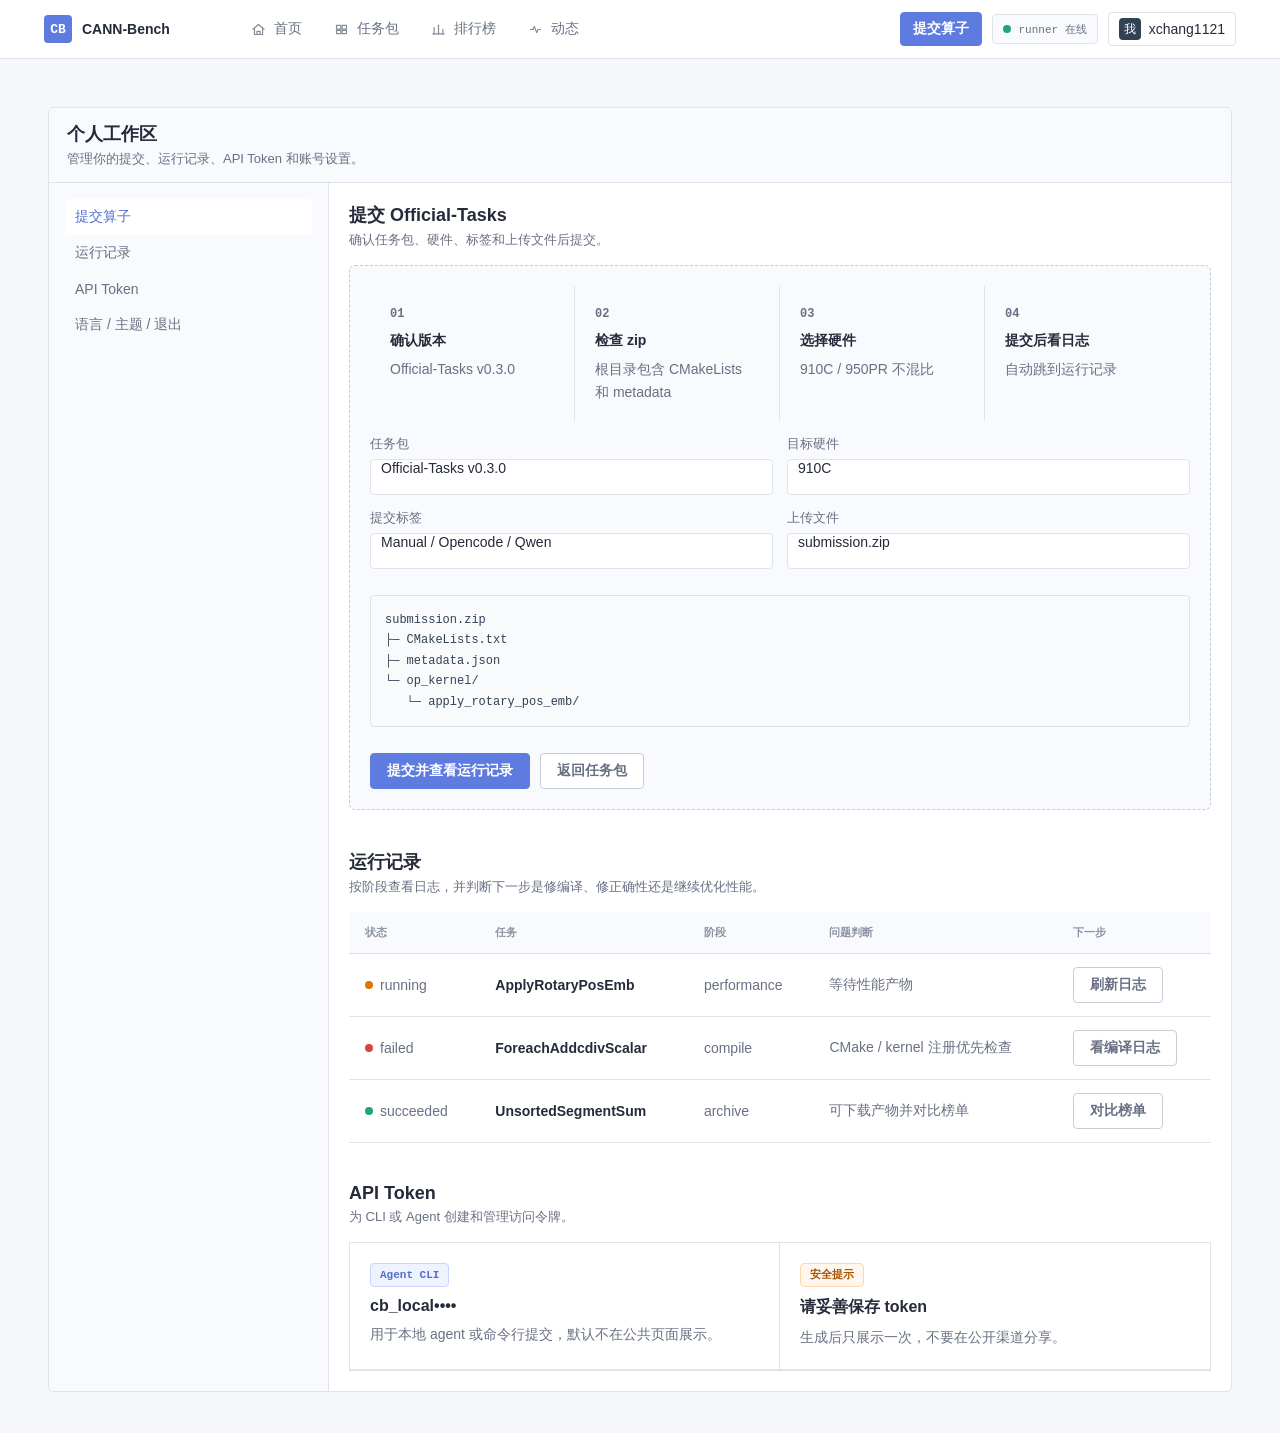
==== cannbench-frontend-download/static-prototype/account.html @ 18d6aa90 "Add CANN-Bench frontend prototype and UX analysis" ====
<!doctype html>
<html lang="zh-CN">
  <head>
    <meta charset="UTF-8" />
    <meta name="viewport" content="width=device-width, initial-scale=1.0" />
    <title>个人工作区 - CANN-Bench</title>
    <link rel="stylesheet" href="./styles.css" />
  </head>
  <body>
    <header class="topbar">
      <nav class="shell nav">
        <a class="brand" href="./index.html"><span class="brand-mark">CB</span><span>CANN-Bench</span></a>
        <div class="nav-main">
          <a class="nav-link" href="./index.html"><svg class="nav-icon" viewBox="0 0 24 24" aria-hidden="true"><path d="M3 11.5 12 4l9 7.5" /><path d="M5.5 10.5V20h13v-9.5" /><path d="M9.5 20v-5h5v5" /></svg>首页</a>
          <a class="nav-link" href="./benchmarks.html"><svg class="nav-icon" viewBox="0 0 24 24" aria-hidden="true"><path d="M4 5.5h7v6H4z" /><path d="M13 5.5h7v6h-7z" /><path d="M4 13.5h7v5H4z" /><path d="M13 13.5h7v5h-7z" /></svg>任务包</a>
          <a class="nav-link" href="./leaderboard.html"><svg class="nav-icon" viewBox="0 0 24 24" aria-hidden="true"><path d="M5 19V9" /><path d="M12 19V5" /><path d="M19 19v-7" /><path d="M3 19h18" /></svg>排行榜</a>
          <a class="nav-link" href="./updates.html"><svg class="nav-icon" viewBox="0 0 24 24" aria-hidden="true"><path d="M4 12h4l2-5 4 10 2-5h4" /></svg>动态</a>
        </div>
        <div class="nav-actions">
          <a class="quick-action" href="#submit">提交算子</a>
          <span class="runner-chip"><span class="led"></span>runner 在线</span>
          <details class="account-menu">
            <summary><span class="avatar">我</span><span>xchang1121</span></summary>
            <div class="account-panel">
              <a href="#jobs">运行记录 <span>→</span></a>
              <a href="#tokens">API Token <span>→</span></a>
              <div class="account-divider"></div>
              <button type="button" data-action="language"><span>语言</span><span data-language-label>中文</span></button>
              <button type="button" data-action="theme"><span>主题</span><span data-theme-label>浅色</span></button>
              <button type="button" data-action="logout"><span>退出登录</span><span>→</span></button>
            </div>
          </details>
        </div>
      </nav>
    </header>

    <main class="shell page">
      <section class="section">
        <div class="section-head">
          <div class="section-title">
            <h2>个人工作区</h2>
            <span>管理你的提交、运行记录、API Token 和账号设置。</span>
          </div>
        </div>
        <div class="side-layout">
          <aside class="side-nav">
            <a class="is-active" href="#submit">提交算子</a>
            <a href="#jobs">运行记录</a>
            <a href="#tokens">API Token</a>
            <a href="#settings">语言 / 主题 / 退出</a>
          </aside>
          <div>
            <section class="panel-body" id="submit">
              <div class="section-title">
                <h2>提交 Official-Tasks</h2>
                <span>确认任务包、硬件、标签和上传文件后提交。</span>
              </div>
              <div class="submit-box" style="margin-top:16px;">
                <div class="workflow">
                  <div class="step"><span class="step-num">01</span><strong>确认版本</strong><span>Official-Tasks v0.3.0</span></div>
                  <div class="step"><span class="step-num">02</span><strong>检查 zip</strong><span>根目录包含 CMakeLists 和 metadata</span></div>
                  <div class="step"><span class="step-num">03</span><strong>选择硬件</strong><span>910C / 950PR 不混比</span></div>
                  <div class="step"><span class="step-num">04</span><strong>提交后看日志</strong><span>自动跳到运行记录</span></div>
                </div>
                <div class="form-grid">
                  <div class="field"><label>任务包</label><div class="input">Official-Tasks v0.3.0</div></div>
                  <div class="field"><label>目标硬件</label><div class="input">910C</div></div>
                  <div class="field"><label>提交标签</label><div class="input">Manual / Opencode / Qwen</div></div>
                  <div class="field"><label>上传文件</label><div class="input">submission.zip</div></div>
                </div>
                <pre class="code">submission.zip
├─ CMakeLists.txt
├─ metadata.json
└─ op_kernel/
   └─ apply_rotary_pos_emb/</pre>
                <div class="actions"><a class="btn" href="#jobs">提交并查看运行记录</a><a class="btn is-ghost" href="./benchmarks.html">返回任务包</a></div>
              </div>
            </section>

            <section class="panel-body" id="jobs">
              <div class="section-title">
                <h2>运行记录</h2>
                <span>按阶段查看日志，并判断下一步是修编译、修正确性还是继续优化性能。</span>
              </div>
              <div class="table-wrap" style="margin-top:16px;">
                <table class="table">
                  <thead>
                    <tr><th>状态</th><th>任务</th><th>阶段</th><th>问题判断</th><th>下一步</th></tr>
                  </thead>
                  <tbody>
                    <tr><td><span class="status"><span class="led is-running"></span>running</span></td><td><strong>ApplyRotaryPosEmb</strong></td><td>performance</td><td>等待性能产物</td><td><a class="btn is-ghost" href="#">刷新日志</a></td></tr>
                    <tr><td><span class="status"><span class="led is-error"></span>failed</span></td><td><strong>ForeachAddcdivScalar</strong></td><td>compile</td><td>CMake / kernel 注册优先检查</td><td><a class="btn is-ghost" href="#">看编译日志</a></td></tr>
                    <tr><td><span class="status"><span class="led"></span>succeeded</span></td><td><strong>UnsortedSegmentSum</strong></td><td>archive</td><td>可下载产物并对比榜单</td><td><a class="btn is-ghost" href="./leaderboard.html">对比榜单</a></td></tr>
                  </tbody>
                </table>
              </div>
            </section>

            <section class="panel-body" id="tokens">
              <div class="section-title">
                <h2>API Token</h2>
                <span>为 CLI 或 Agent 创建和管理访问令牌。</span>
              </div>
              <div class="grid-2" style="margin-top:16px;border:1px solid var(--line);">
                <div class="cell"><span class="tag">Agent CLI</span><h3>cb_local••••</h3><p>用于本地 agent 或命令行提交，默认不在公共页面展示。</p></div>
                <div class="cell"><span class="tag is-amber">安全提示</span><h3>请妥善保存 token</h3><p>生成后只展示一次，不要在公开渠道分享。</p></div>
              </div>
            </section>
          </div>
        </div>
      </section>
    </main>
    <script src="./settings.js"></script>
  </body>
</html>
---- cannbench-frontend-download/static-prototype/styles.css ----
:root {
  --bg: #f5f7fa;
  --panel: #ffffff;
  --inset: #f8fafd;
  --raised: #f1f4fb;
  --line: #dfe3ea;
  --line-strong: #c5ccd8;
  --text: #252b3a;
  --muted: #687083;
  --soft: #8a92a3;
  --blue: #5e7ce0;
  --blue-dark: #526ecc;
  --mint: #21a67a;
  --amber: #d97706;
  --rose: #d64545;
  --violet: #6d5bd0;
  --mono: "IBM Plex Mono", "SFMono-Regular", Consolas, monospace;
  --sans: "IBM Plex Sans", "Noto Sans SC", -apple-system, BlinkMacSystemFont, "Segoe UI", sans-serif;
}

html[data-theme="dark"] {
  --bg: #111827;
  --panel: #172033;
  --inset: #121a2a;
  --raised: #202b41;
  --line: #2d3a52;
  --line-strong: #43516a;
  --text: #eef2f8;
  --muted: #b5c0d2;
  --soft: #8f9bb0;
  --blue: #7d98f5;
  --blue-dark: #aab9ff;
  --mint: #34d399;
  --amber: #fbbf24;
  --rose: #fb7185;
}

* {
  box-sizing: border-box;
}

html {
  scroll-behavior: smooth;
}

body {
  margin: 0;
  min-height: 100vh;
  background: var(--bg);
  color: var(--text);
  font-family: var(--sans);
  font-size: 14px;
  -webkit-font-smoothing: antialiased;
}

a {
  color: inherit;
  text-decoration: none;
}

button,
summary {
  font: inherit;
}

.shell {
  width: min(1240px, 100%);
  margin: 0 auto;
}

.topbar {
  position: sticky;
  top: 0;
  z-index: 10;
  background: rgba(255, 255, 255, 0.94);
  border-bottom: 1px solid var(--line);
  backdrop-filter: blur(12px);
}

html[data-theme="dark"] .topbar {
  background: rgba(17, 24, 39, 0.92);
}

.nav {
  height: 58px;
  display: flex;
  align-items: center;
  gap: 18px;
  padding: 0 24px;
}

.brand {
  display: flex;
  align-items: center;
  gap: 10px;
  min-width: 176px;
  font-weight: 700;
  letter-spacing: 0;
}

.brand-mark {
  width: 28px;
  height: 28px;
  display: grid;
  place-items: center;
  color: #fff;
  background: var(--blue);
  border-radius: 4px;
  font-family: var(--mono);
  font-size: 13px;
}

.nav-main {
  display: flex;
  align-items: center;
  gap: 6px;
  flex: 1;
}

.nav-link {
  height: 34px;
  display: inline-flex;
  align-items: center;
  gap: 8px;
  padding: 0 12px;
  color: var(--muted);
  border: 1px solid transparent;
  border-radius: 4px;
  white-space: nowrap;
  font-weight: 500;
}

.nav-link:hover {
  color: var(--blue-dark);
  background: var(--raised);
}

.nav-link.is-active {
  color: #fff;
  background: var(--blue);
  border-color: var(--blue);
}

.nav-icon {
  width: 15px;
  height: 15px;
  flex: 0 0 auto;
  fill: none;
  stroke: currentColor;
  stroke-width: 1.9;
  stroke-linecap: round;
  stroke-linejoin: round;
  opacity: 0.82;
}

.nav-actions {
  display: flex;
  align-items: center;
  gap: 10px;
}

.quick-action {
  height: 34px;
  display: inline-flex;
  align-items: center;
  justify-content: center;
  padding: 0 12px;
  color: #fff;
  background: var(--blue);
  border: 1px solid var(--blue);
  border-radius: 4px;
  font-weight: 700;
  white-space: nowrap;
}

.quick-action:hover {
  background: var(--blue-dark);
}

.quick-action.is-secondary {
  color: var(--blue-dark);
  background: var(--panel);
  border-color: var(--line-strong);
}

.quick-action.is-secondary:hover {
  background: var(--raised);
}

.runner-chip {
  height: 30px;
  display: inline-flex;
  align-items: center;
  gap: 7px;
  padding: 0 10px;
  border: 1px solid var(--line);
  border-radius: 4px;
  background: var(--inset);
  color: var(--muted);
  font-family: var(--mono);
  font-size: 11px;
}

.led {
  width: 8px;
  height: 8px;
  border-radius: 50%;
  display: inline-block;
  background: var(--mint);
}

.led.is-running {
  background: var(--amber);
}

.led.is-error {
  background: var(--rose);
}

.account-menu {
  position: relative;
}

.account-menu summary {
  list-style: none;
  height: 34px;
  display: inline-flex;
  align-items: center;
  gap: 8px;
  padding: 0 10px;
  border: 1px solid var(--line);
  border-radius: 4px;
  background: var(--panel);
  cursor: pointer;
}

.account-menu summary::-webkit-details-marker {
  display: none;
}

.avatar {
  width: 22px;
  height: 22px;
  display: grid;
  place-items: center;
  border-radius: 4px;
  color: #fff;
  background: #334155;
  font-size: 12px;
}

.account-panel {
  position: absolute;
  right: 0;
  top: 42px;
  width: 220px;
  padding: 8px;
  border: 1px solid var(--line);
  border-radius: 6px;
  background: var(--panel);
  box-shadow: 0 18px 48px rgba(37, 43, 58, 0.14);
}

.account-panel a,
.account-panel button {
  width: 100%;
  min-height: 34px;
  display: flex;
  align-items: center;
  justify-content: space-between;
  padding: 0 10px;
  color: var(--muted);
  border: 0;
  border-radius: 4px;
  background: transparent;
  cursor: pointer;
  text-align: left;
}

.account-panel a:hover,
.account-panel button:hover {
  color: var(--blue-dark);
  background: var(--raised);
}

.account-divider {
  height: 1px;
  background: var(--line);
  margin: 6px 4px;
}

.page {
  padding: 26px 28px 42px;
}

.hero {
  display: grid;
  grid-template-columns: minmax(0, 1.1fr) minmax(420px, 0.9fr);
  border: 1px solid var(--line);
  background: var(--panel);
  border-radius: 6px;
  overflow: hidden;
}

.hero-copy {
  padding: 46px 42px;
  display: flex;
  flex-direction: column;
  justify-content: center;
  gap: 18px;
}

.eyebrow {
  display: inline-flex;
  align-items: center;
  gap: 8px;
  color: var(--blue-dark);
  font-family: var(--mono);
  font-size: 11px;
  font-weight: 700;
  text-transform: uppercase;
}

h1,
h2,
h3,
p {
  margin: 0;
}

h1 {
  font-size: 42px;
  line-height: 1.12;
  letter-spacing: 0;
}

.lead {
  max-width: 690px;
  color: var(--muted);
  font-size: 15px;
  line-height: 1.75;
}

.hero-art {
  min-height: 420px;
  background:
    linear-gradient(180deg, rgba(245, 247, 250, 0.10), rgba(37, 43, 58, 0.22)),
    url("../public/hero-cann-bench.png") center / cover no-repeat;
  border-left: 1px solid var(--line);
  position: relative;
}

.hero-readout {
  position: absolute;
  left: 18px;
  bottom: 18px;
  width: min(330px, calc(100% - 36px));
  padding: 14px;
  border: 1px solid var(--line);
  border-radius: 4px;
  background: rgba(255, 255, 255, 0.92);
}

html[data-theme="dark"] .hero-readout {
  background: rgba(23, 32, 51, 0.92);
}

.hero-readout strong {
  display: block;
  margin-bottom: 8px;
}

.hero-readout span {
  display: block;
  color: var(--muted);
  font-family: var(--mono);
  font-size: 11px;
  line-height: 1.7;
}

.actions {
  display: flex;
  align-items: center;
  gap: 10px;
  flex-wrap: wrap;
}

.btn {
  height: 36px;
  display: inline-flex;
  align-items: center;
  justify-content: center;
  gap: 8px;
  padding: 0 16px;
  color: #fff;
  background: var(--blue);
  border: 1px solid var(--blue);
  border-radius: 4px;
  font-weight: 600;
}

.btn:hover {
  background: var(--blue-dark);
}

.btn.is-ghost {
  color: var(--muted);
  background: var(--panel);
  border-color: var(--line-strong);
}

.btn.is-ghost:hover {
  color: var(--blue-dark);
  background: var(--raised);
}

.band {
  margin-top: 18px;
  display: grid;
  grid-template-columns: repeat(4, minmax(0, 1fr));
  border: 1px solid var(--line);
  border-radius: 6px;
  background: var(--panel);
  overflow: hidden;
}

.metric {
  padding: 18px 20px;
  border-right: 1px solid var(--line);
}

.metric:last-child {
  border-right: 0;
}

.metric b {
  display: block;
  margin-bottom: 6px;
  font-size: 22px;
}

.metric span {
  color: var(--muted);
  font-size: 13px;
}

.section {
  margin-top: 22px;
  border: 1px solid var(--line);
  border-radius: 6px;
  background: var(--panel);
  overflow: hidden;
}

.section-head {
  min-height: 52px;
  padding: 14px 18px;
  display: flex;
  align-items: center;
  justify-content: space-between;
  gap: 18px;
  background: var(--inset);
  border-bottom: 1px solid var(--line);
}

.section-title {
  display: grid;
  gap: 4px;
}

.section-title h2 {
  font-size: 18px;
  font-weight: 700;
}

.section-title span {
  color: var(--muted);
  font-size: 13px;
}

.grid-3,
.grid-4,
.grid-2 {
  display: grid;
}

.grid-2 {
  grid-template-columns: repeat(2, minmax(0, 1fr));
}

.grid-3 {
  grid-template-columns: repeat(3, minmax(0, 1fr));
}

.grid-4 {
  grid-template-columns: repeat(4, minmax(0, 1fr));
}

.cell {
  min-width: 0;
  padding: 20px;
  border-right: 1px solid var(--line);
  border-bottom: 1px solid var(--line);
}

.grid-2 .cell:nth-child(2n),
.grid-3 .cell:nth-child(3n),
.grid-4 .cell:nth-child(4n) {
  border-right: 0;
}

.cell h3 {
  margin-top: 10px;
  margin-bottom: 8px;
  font-size: 16px;
}

.cell p {
  color: var(--muted);
  line-height: 1.65;
}

.tag {
  display: inline-flex;
  align-items: center;
  height: 24px;
  padding: 0 9px;
  color: var(--blue-dark);
  background: #eef3ff;
  border: 1px solid #c9d5ff;
  border-radius: 4px;
  font-family: var(--mono);
  font-size: 11px;
  font-weight: 700;
}

html[data-theme="dark"] .tag {
  background: #1f2c48;
  border-color: #40517a;
}

.tag.is-mint {
  color: #057a55;
  background: #ecfdf7;
  border-color: #b9ecd9;
}

html[data-theme="dark"] .tag.is-mint {
  background: #12362f;
  border-color: #1f6f5d;
}

.tag.is-amber {
  color: #a65300;
  background: #fff7ed;
  border-color: #ffd7a8;
}

html[data-theme="dark"] .tag.is-amber {
  background: #3a2a13;
  border-color: #8a5a17;
}

.tag.is-rose {
  color: #b42323;
  background: #fff1f1;
  border-color: #ffc9c9;
}

.workflow {
  display: grid;
  grid-template-columns: repeat(4, minmax(0, 1fr));
}

.guide-grid {
  display: grid;
  grid-template-columns: repeat(4, minmax(0, 1fr));
}

.guide-card {
  min-width: 0;
  display: grid;
  grid-template-rows: auto 1fr;
  border-right: 1px solid var(--line);
}

.guide-card:last-child {
  border-right: 0;
}

.mini-screen {
  min-height: 164px;
  display: grid;
  align-content: start;
  gap: 8px;
  padding: 16px;
  background: linear-gradient(180deg, var(--inset), var(--panel));
  border-bottom: 1px solid var(--line);
}

.mini-row,
.mini-field,
.mini-upload {
  min-height: 32px;
  display: flex;
  align-items: center;
  justify-content: space-between;
  gap: 10px;
  padding: 0 10px;
  color: var(--muted);
  background: var(--panel);
  border: 1px solid var(--line);
  border-radius: 4px;
}

.mini-row.is-active {
  color: var(--blue-dark);
  border-color: var(--blue);
  background: #eef3ff;
}

html[data-theme="dark"] .mini-row.is-active {
  background: #1f2c48;
}

.mini-row span,
.mini-field span {
  color: var(--soft);
  font-family: var(--mono);
  font-size: 11px;
}

.mini-row b,
.mini-field b {
  color: var(--text);
  font-size: 12px;
}

.mini-tabs {
  display: grid;
  grid-template-columns: repeat(3, minmax(0, 1fr));
  gap: 6px;
}

.mini-tabs span {
  height: 28px;
  display: grid;
  place-items: center;
  color: var(--muted);
  background: var(--panel);
  border: 1px solid var(--line);
  border-radius: 4px;
  font-family: var(--mono);
  font-size: 10px;
  font-weight: 700;
}

.mini-tabs span.is-active {
  color: #fff;
  background: var(--blue);
  border-color: var(--blue);
}

.mini-code {
  min-height: 80px;
  padding: 10px;
  color: var(--muted);
  background: var(--panel);
  border: 1px solid var(--line);
  border-radius: 4px;
  font-family: var(--mono);
  font-size: 11px;
  line-height: 1.7;
}

.mini-upload {
  min-height: 54px;
  justify-content: center;
  color: var(--blue-dark);
  border-style: dashed;
  font-family: var(--mono);
  font-weight: 700;
}

.guide-copy {
  display: flex;
  min-height: 214px;
  flex-direction: column;
  align-items: flex-start;
  gap: 10px;
  padding: 18px 20px;
}

.guide-copy strong {
  font-size: 16px;
}

.guide-copy p {
  color: var(--muted);
  line-height: 1.65;
  flex: 1;
}

.step {
  padding: 18px 20px;
  border-right: 1px solid var(--line);
}

.step:last-child {
  border-right: 0;
}

.step-num {
  color: var(--blue-dark);
  font-family: var(--mono);
  font-weight: 700;
  font-size: 12px;
}

.step strong {
  display: block;
  margin: 8px 0;
}

.step span {
  color: var(--muted);
  line-height: 1.6;
}

.table {
  width: 100%;
  border-collapse: collapse;
}

.table th,
.table td {
  padding: 13px 16px;
  border-bottom: 1px solid var(--line);
  text-align: left;
  vertical-align: middle;
}

.table th {
  color: var(--soft);
  background: var(--inset);
  font-family: var(--mono);
  font-size: 11px;
  text-transform: uppercase;
}

.table td {
  color: var(--muted);
}

.table strong {
  color: var(--text);
}

.status {
  display: inline-flex;
  align-items: center;
  gap: 7px;
}

.notice {
  display: grid;
  gap: 10px;
  padding: 18px 20px;
  color: var(--muted);
  background: var(--inset);
  border-top: 1px solid var(--line);
  line-height: 1.65;
}

.side-layout {
  display: grid;
  grid-template-columns: 280px minmax(0, 1fr);
}

.side-nav {
  padding: 16px;
  border-right: 1px solid var(--line);
  background: var(--inset);
}

.side-nav a {
  min-height: 36px;
  display: flex;
  align-items: center;
  padding: 0 10px;
  color: var(--muted);
  border-radius: 4px;
}

.side-nav a.is-active,
.side-nav a:hover {
  color: var(--blue-dark);
  background: var(--panel);
}

.panel-body {
  padding: 20px;
}

.submit-box {
  display: grid;
  gap: 14px;
  padding: 20px;
  border: 1px dashed var(--line-strong);
  border-radius: 6px;
  background: var(--inset);
}

.form-grid {
  display: grid;
  grid-template-columns: repeat(2, minmax(0, 1fr));
  gap: 14px;
}

.field {
  display: grid;
  gap: 6px;
}

.field label {
  color: var(--muted);
  font-size: 13px;
}

.input {
  height: 36px;
  padding: 0 10px;
  border: 1px solid var(--line);
  border-radius: 4px;
  background: var(--panel);
}

.code {
  padding: 14px;
  color: #334155;
  border: 1px solid var(--line);
  border-radius: 4px;
  background: #f8fafc;
  font-family: var(--mono);
  font-size: 12px;
  line-height: 1.7;
  white-space: pre-wrap;
}

html[data-theme="dark"] .code {
  color: var(--text);
  background: #0f1726;
}

.toast {
  position: fixed;
  right: 22px;
  bottom: 22px;
  z-index: 30;
  max-width: min(360px, calc(100vw - 44px));
  padding: 12px 14px;
  color: var(--text);
  background: var(--panel);
  border: 1px solid var(--line-strong);
  border-radius: 6px;
  box-shadow: 0 18px 48px rgba(37, 43, 58, 0.18);
  opacity: 0;
  transform: translateY(8px);
  pointer-events: none;
  transition: opacity 0.18s ease, transform 0.18s ease;
}

.toast.is-visible {
  opacity: 1;
  transform: translateY(0);
}

footer {
  padding: 18px 28px 40px;
  color: var(--soft);
  font-size: 12px;
}

@media (max-width: 900px) {
  .nav {
    height: auto;
    padding: 10px 14px;
    flex-wrap: wrap;
  }

  .brand {
    min-width: auto;
  }

  .nav-main {
    order: 3;
    width: 100%;
    overflow-x: auto;
  }

  .nav-actions {
    margin-left: auto;
    flex-wrap: wrap;
    justify-content: flex-end;
  }

  .page {
    padding: 18px;
  }

  .hero,
  .side-layout {
    grid-template-columns: 1fr;
  }

  .hero-art {
    min-height: 260px;
    border-left: 0;
    border-top: 1px solid var(--line);
  }

  .hero-copy {
    padding: 28px 22px;
  }

  h1 {
    font-size: 32px;
  }

  .band,
  .grid-2,
  .grid-3,
  .grid-4,
  .guide-grid,
  .workflow,
  .form-grid {
    grid-template-columns: 1fr;
  }

  .metric,
  .cell,
  .guide-card,
  .step {
    border-right: 0;
  }

  .table-wrap {
    overflow-x: auto;
  }

  .table {
    min-width: 760px;
  }
}
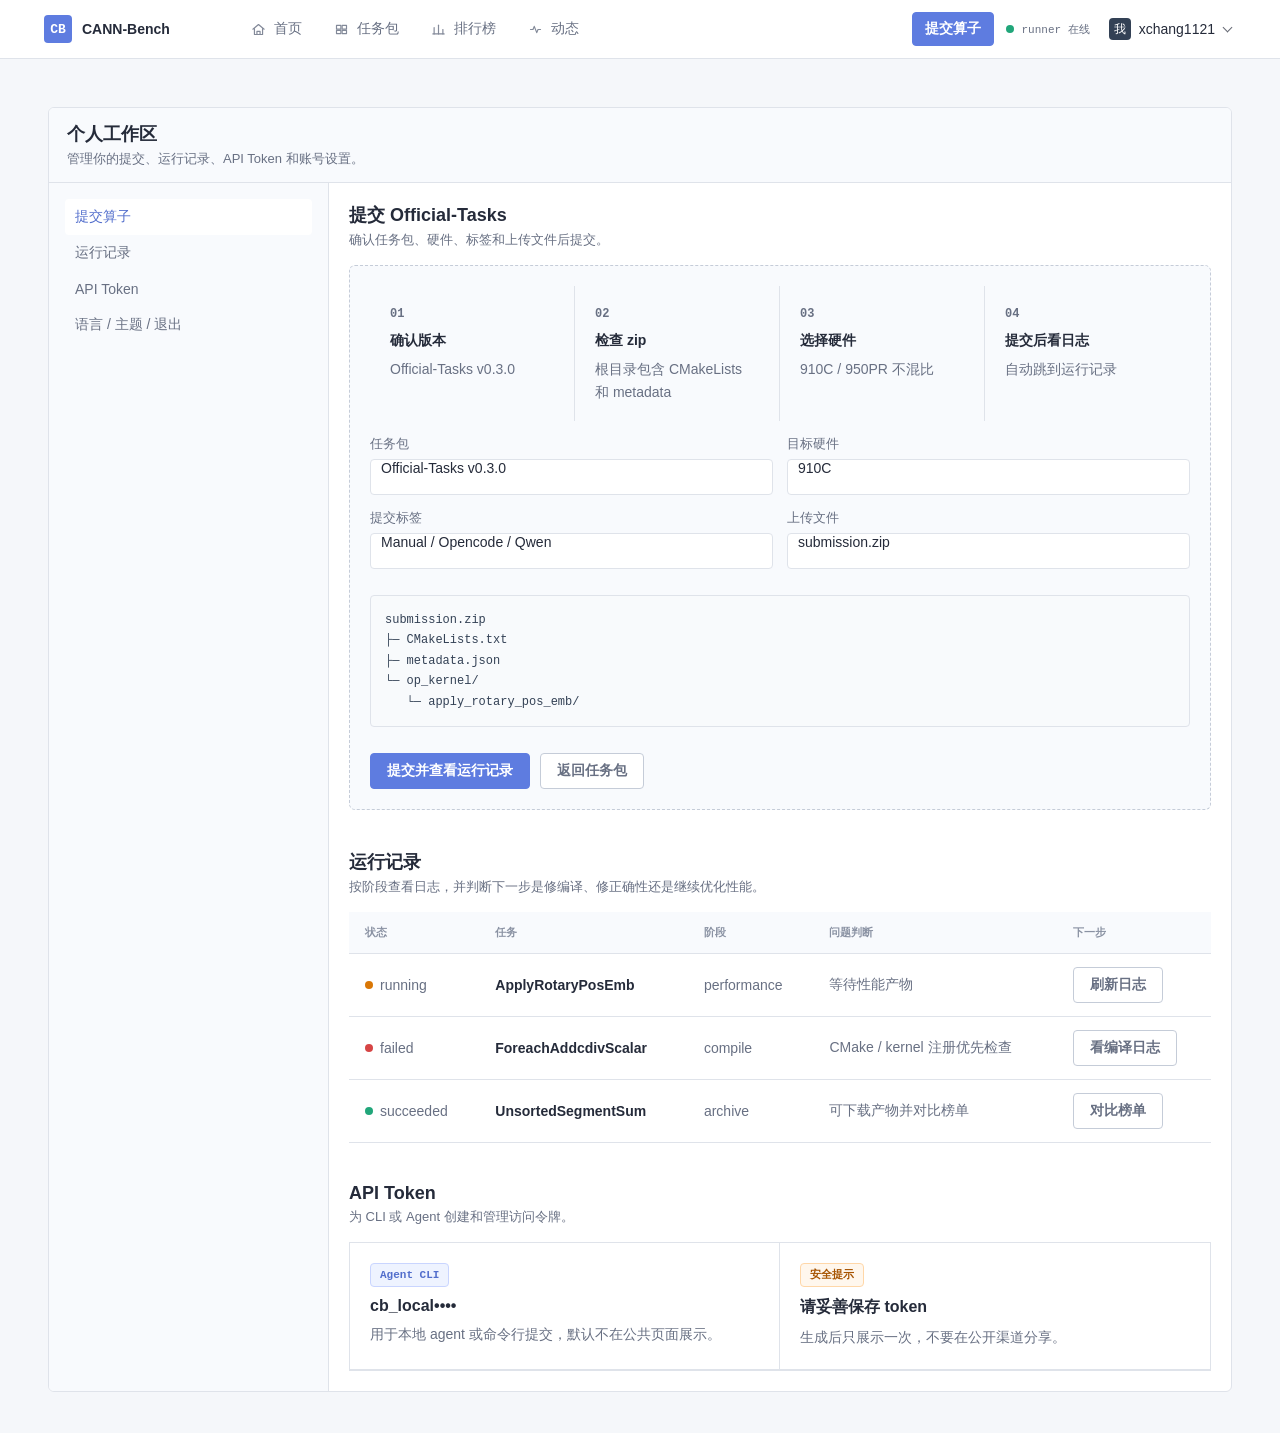
==== commit 0796fad7: "Fix GitHub Pages static prototype entry" ====
--- a/cannbench-frontend-download/static-prototype/account.html
+++ b/cannbench-frontend-download/static-prototype/account.html
@@ -20,7 +20,7 @@
           <a class="quick-action" href="#submit">提交算子</a>
           <span class="runner-chip"><span class="led"></span>runner 在线</span>
           <details class="account-menu">
-            <summary><span class="avatar">我</span><span>xchang1121</span></summary>
+            <summary><span class="avatar">我</span><span>xchang1121</span><span class="chevron"></span></summary>
             <div class="account-panel">
               <a href="#jobs">运行记录 <span>→</span></a>
               <a href="#tokens">API Token <span>→</span></a>
--- a/cannbench-frontend-download/static-prototype/styles.css
+++ b/cannbench-frontend-download/static-prototype/styles.css
@@ -192,10 +192,7 @@
   display: inline-flex;
   align-items: center;
   gap: 7px;
-  padding: 0 10px;
-  border: 1px solid var(--line);
-  border-radius: 4px;
-  background: var(--inset);
+  padding: 0 2px;
   color: var(--muted);
   font-family: var(--mono);
   font-size: 11px;
@@ -227,11 +224,15 @@
   display: inline-flex;
   align-items: center;
   gap: 8px;
-  padding: 0 10px;
-  border: 1px solid var(--line);
-  border-radius: 4px;
-  background: var(--panel);
+  padding: 0 4px 0 6px;
+  border: 1px solid transparent;
+  border-radius: 4px;
+  background: transparent;
   cursor: pointer;
+}
+
+.account-menu summary:hover {
+  background: var(--raised);
 }
 
 .account-menu summary::-webkit-details-marker {
@@ -247,6 +248,20 @@
   color: #fff;
   background: #334155;
   font-size: 12px;
+}
+
+.chevron {
+  width: 7px;
+  height: 7px;
+  margin-left: 1px;
+  border-right: 1.5px solid currentColor;
+  border-bottom: 1.5px solid currentColor;
+  transform: translateY(-2px) rotate(45deg);
+  opacity: 0.7;
+}
+
+.account-menu[open] .chevron {
+  transform: translateY(1px) rotate(225deg);
 }
 
 .account-panel {
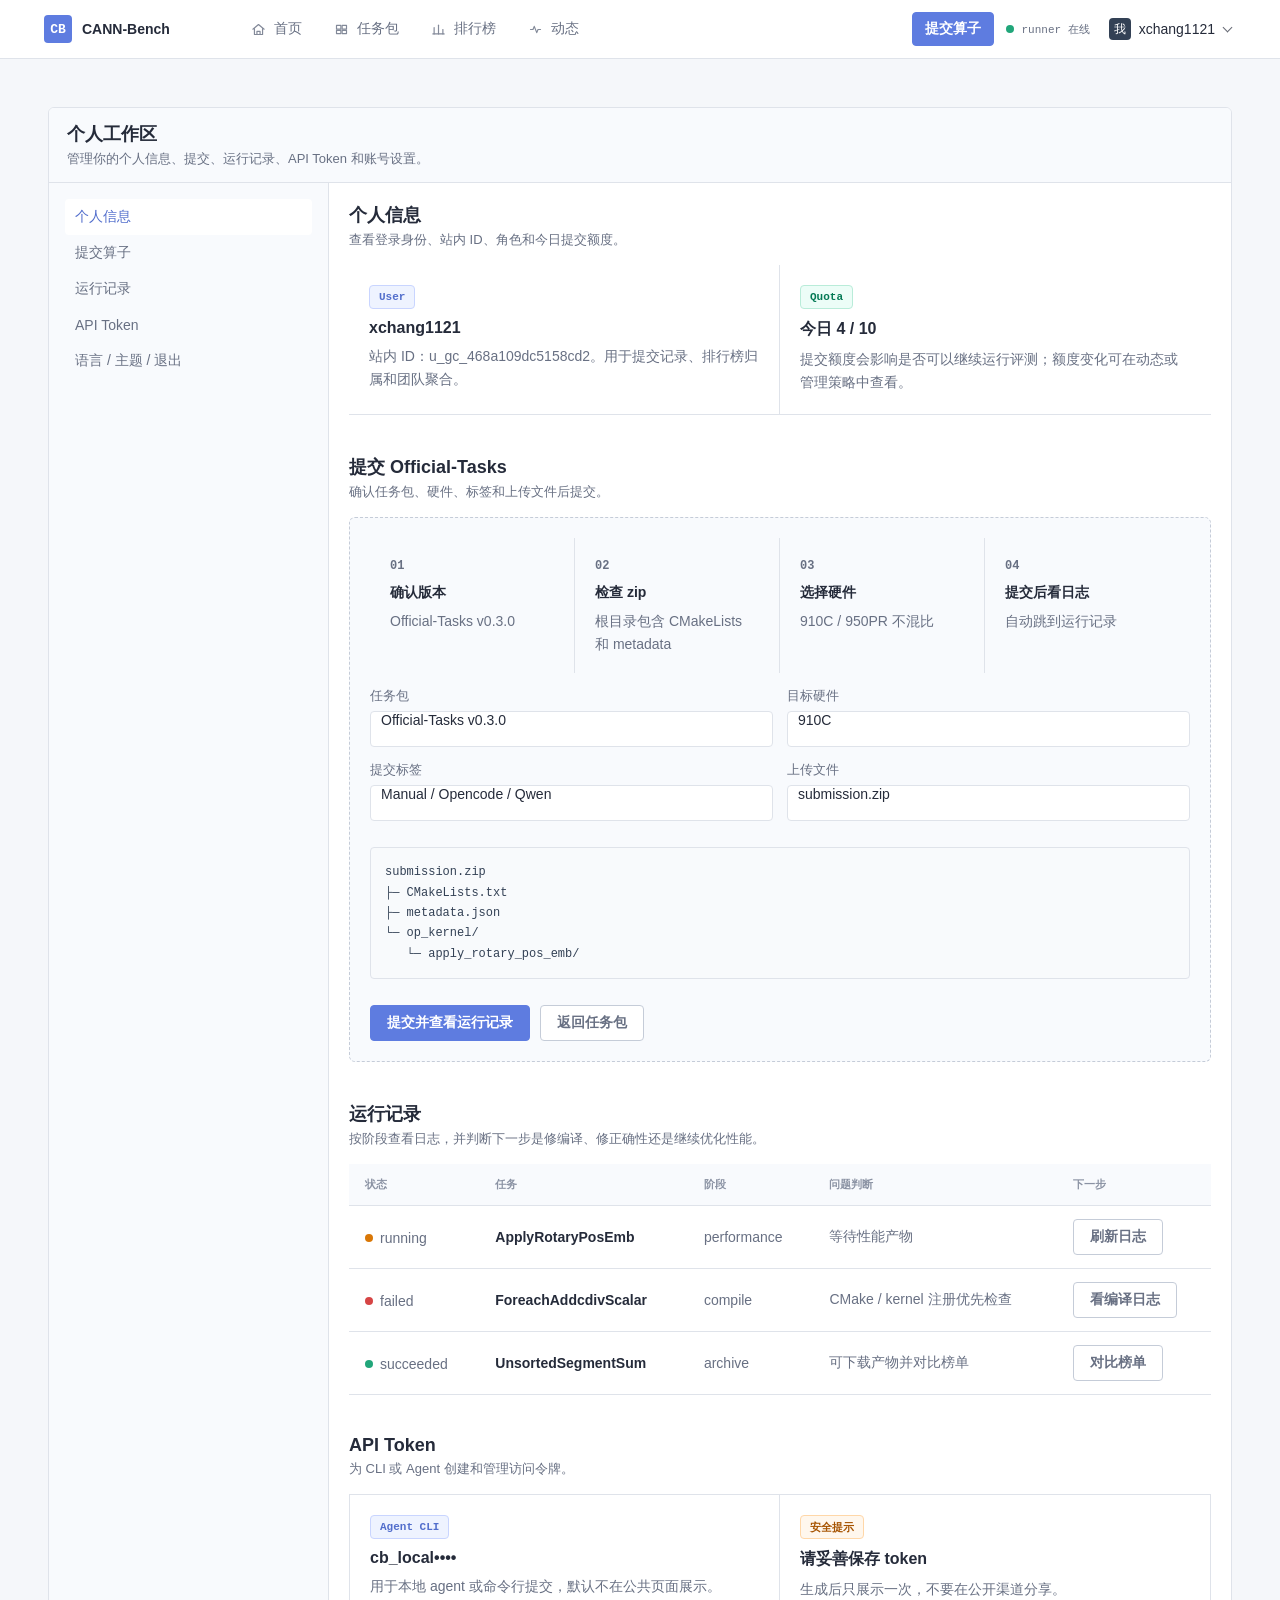
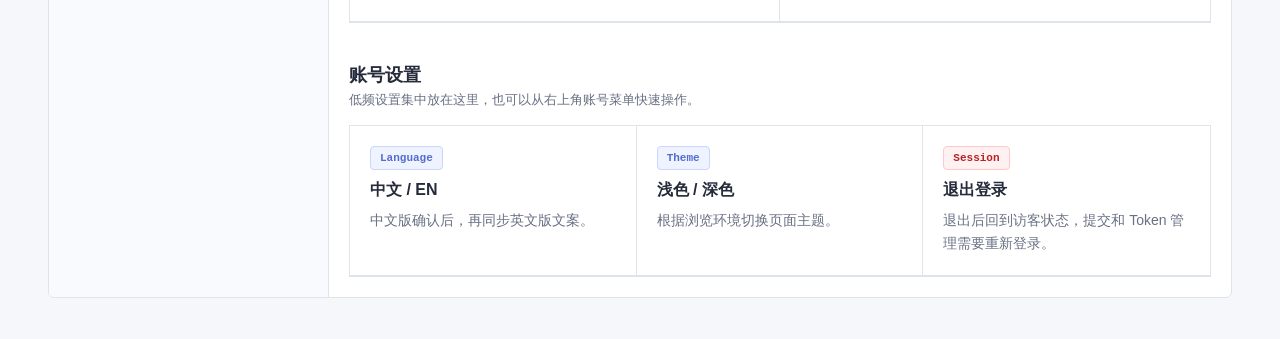
==== commit 88e37109: "Restore reorganized account and admin content" ====
--- a/cannbench-frontend-download/static-prototype/account.html
+++ b/cannbench-frontend-download/static-prototype/account.html
@@ -20,10 +20,13 @@
           <a class="quick-action" href="#submit">提交算子</a>
           <span class="runner-chip"><span class="led"></span>runner 在线</span>
           <details class="account-menu">
-            <summary><span class="avatar">我</span><span>xchang1121</span><span class="chevron"></span></summary>
+            <summary><span class="avatar">我</span><span data-account-name>xchang1121</span><span class="chevron"></span></summary>
             <div class="account-panel">
+              <a href="#profile">个人信息 <span>→</span></a>
               <a href="#jobs">运行记录 <span>→</span></a>
               <a href="#tokens">API Token <span>→</span></a>
+              <a href="./admin.html">管理后台 <span>→</span></a>
+              <a href="https://gitcode.com/cann/cann-bench">GitCode 开源仓 <span>↗</span></a>
               <div class="account-divider"></div>
               <button type="button" data-action="language"><span>语言</span><span data-language-label>中文</span></button>
               <button type="button" data-action="theme"><span>主题</span><span data-theme-label>浅色</span></button>
@@ -39,17 +42,29 @@
         <div class="section-head">
           <div class="section-title">
             <h2>个人工作区</h2>
-            <span>管理你的提交、运行记录、API Token 和账号设置。</span>
+            <span>管理你的个人信息、提交、运行记录、API Token 和账号设置。</span>
           </div>
         </div>
         <div class="side-layout">
           <aside class="side-nav">
-            <a class="is-active" href="#submit">提交算子</a>
+            <a class="is-active" href="#profile">个人信息</a>
+            <a href="#submit">提交算子</a>
             <a href="#jobs">运行记录</a>
             <a href="#tokens">API Token</a>
             <a href="#settings">语言 / 主题 / 退出</a>
           </aside>
           <div>
+            <section class="panel-body" id="profile">
+              <div class="section-title">
+                <h2>个人信息</h2>
+                <span>查看登录身份、站内 ID、角色和今日提交额度。</span>
+              </div>
+              <div class="grid-2 account-summary" style="margin-top:16px;">
+                <div class="cell"><span class="tag">User</span><h3>xchang1121</h3><p>站内 ID：u_gc_468a109dc5158cd2。用于提交记录、排行榜归属和团队聚合。</p></div>
+                <div class="cell"><span class="tag is-mint">Quota</span><h3>今日 4 / 10</h3><p>提交额度会影响是否可以继续运行评测；额度变化可在动态或管理策略中查看。</p></div>
+              </div>
+            </section>
+
             <section class="panel-body" id="submit">
               <div class="section-title">
                 <h2>提交 Official-Tasks</h2>
@@ -106,6 +121,18 @@
                 <div class="cell"><span class="tag is-amber">安全提示</span><h3>请妥善保存 token</h3><p>生成后只展示一次，不要在公开渠道分享。</p></div>
               </div>
             </section>
+
+            <section class="panel-body" id="settings">
+              <div class="section-title">
+                <h2>账号设置</h2>
+                <span>低频设置集中放在这里，也可以从右上角账号菜单快速操作。</span>
+              </div>
+              <div class="grid-3" style="margin-top:16px;border:1px solid var(--line);">
+                <div class="cell"><span class="tag">Language</span><h3>中文 / EN</h3><p>中文版确认后，再同步英文版文案。</p></div>
+                <div class="cell"><span class="tag">Theme</span><h3>浅色 / 深色</h3><p>根据浏览环境切换页面主题。</p></div>
+                <div class="cell"><span class="tag is-rose">Session</span><h3>退出登录</h3><p>退出后回到访客状态，提交和 Token 管理需要重新登录。</p></div>
+              </div>
+            </section>
           </div>
         </div>
       </section>
